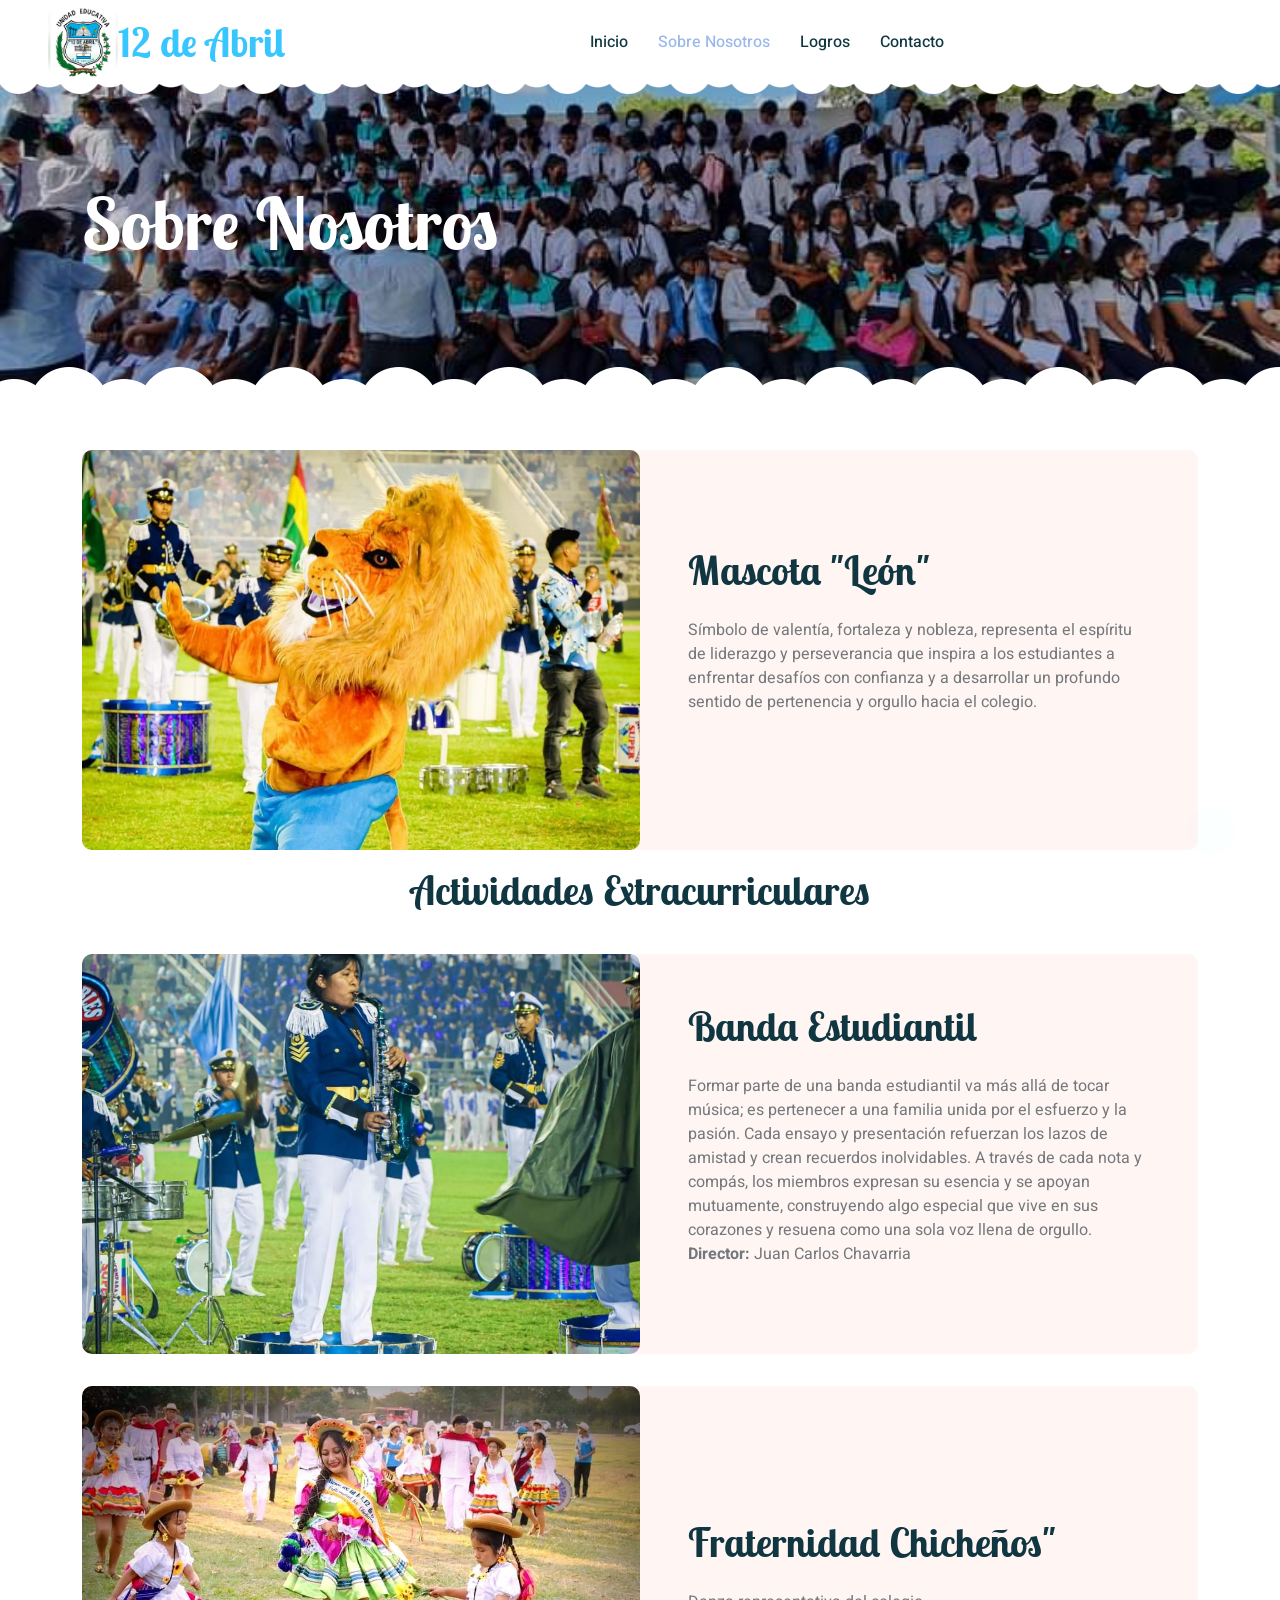
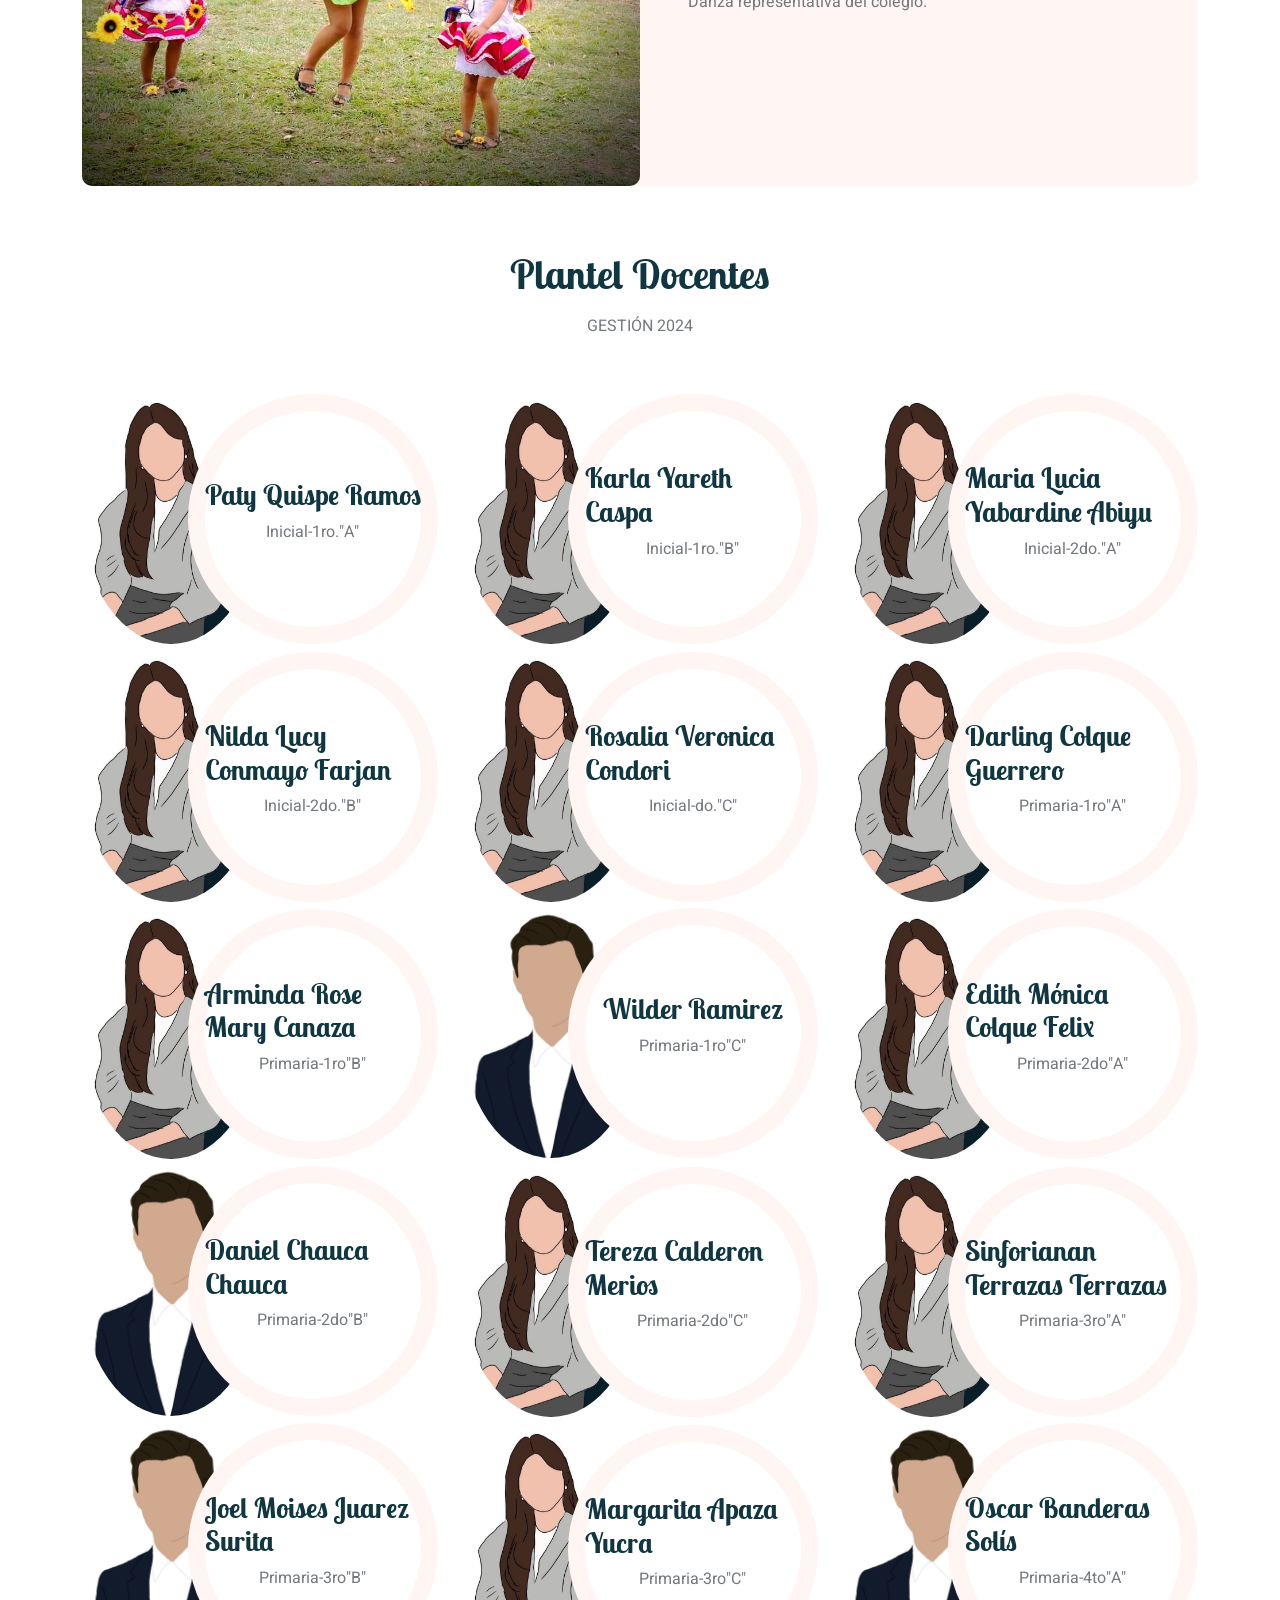
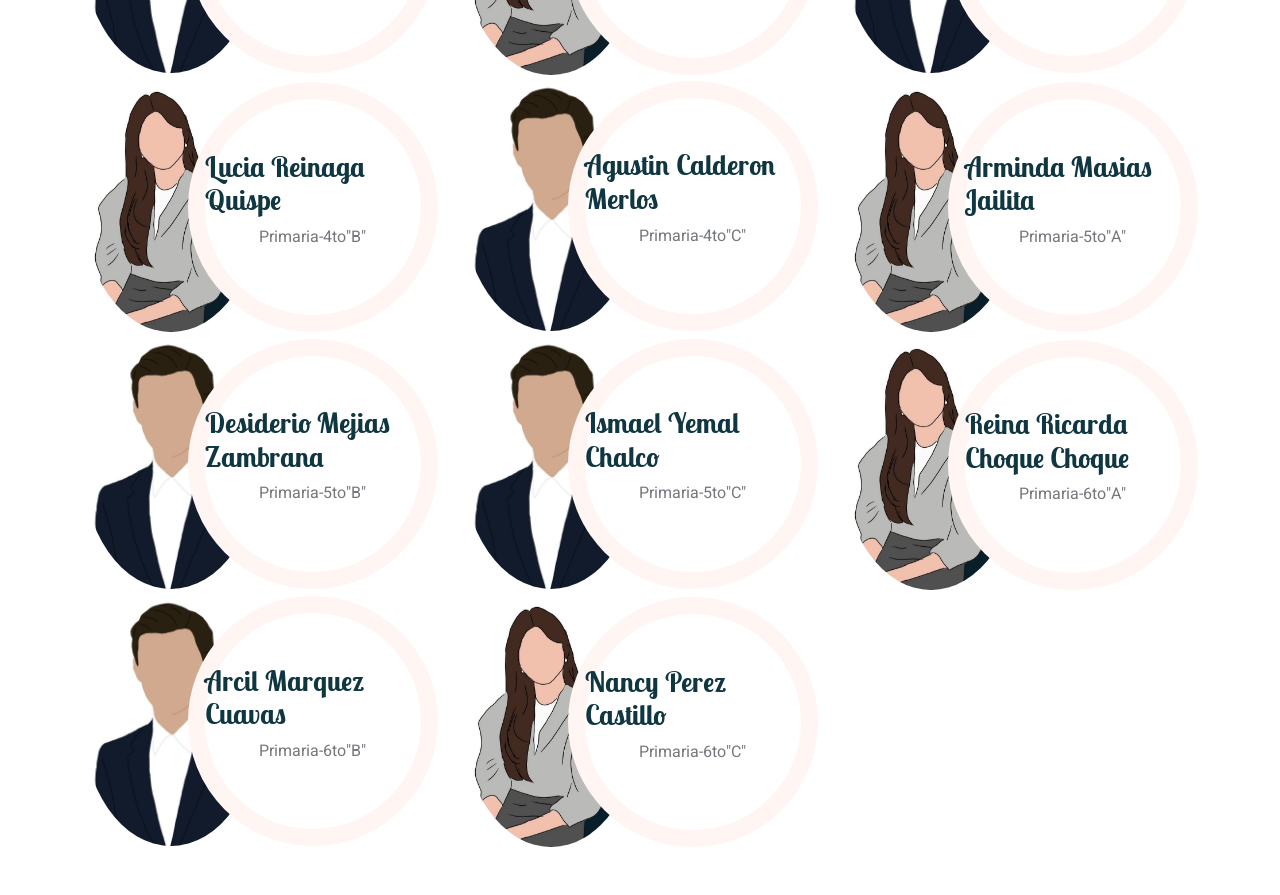
==== about.html @ 26888886 "initials commits" ====
<!DOCTYPE html>
<html lang="es">

<head>
    <meta charset="utf-8">
    <title>UE 12 de Abril</title>
    <meta content="width=device-width, initial-scale=1.0" name="viewport">
    <!-- Favicon -->
    <link href="img/favicon.ico" rel="icon">
    <meta name="robots" content="index, follow" />
    <meta property="og:locale" content="es_BO" />
    <meta property="og:type" content="website" />
    <meta name="author" content="Janet y Elizabeth" />
    <meta name="description" content="Web institucional de la UE 12 de abril" />
    <meta
      property="og:description"
      content="Web institucional de la UE 12 de abril"
    />
    <meta property="og:url" content="https://ue12abril.web.app/" />
    <meta property="og:title" content="UE 12 de abril" />
    
    <meta property="og:image:type" content="image/jpg" />
    <meta property="og:image:height" content="715" />
    <meta property="og:image:width" content="715" />
    <meta
      property="og:image"
      content="https://res.cloudinary.com/juanvladimir13/image/upload/v1730727823/escudo_wwsnna.jpg"
    />
    <!-- Google Web Fonts -->
    <link rel="preconnect" href="https://fonts.googleapis.com">
    <link rel="preconnect" href="https://fonts.gstatic.com" crossorigin>
    <link
        href="https://fonts.googleapis.com/css2?family=Heebo:wght@400;500;600&family=Inter:wght@600&family=Lobster+Two:wght@700&display=swap"
        rel="stylesheet">

    <!-- Icon Font Stylesheet -->
    <link href="https://cdnjs.cloudflare.com/ajax/libs/font-awesome/5.10.0/css/all.min.css" rel="stylesheet">
    <link href="https://cdn.jsdelivr.net/npm/bootstrap-icons@1.4.1/font/bootstrap-icons.css" rel="stylesheet">

    <!-- Libraries Stylesheet -->
    <link href="/lib/animate/animate.min.css" rel="stylesheet">
    <link href="/lib/owlcarousel/assets/owl.carousel.min.css" rel="stylesheet">

    <!-- Customized Bootstrap Stylesheet -->
    <link href="/css/bootstrap.min.css" rel="stylesheet">

    <!-- Template Stylesheet -->
    <link href="/css/style.css" rel="stylesheet">
</head>

<body>
    <div class="container-xxl bg-white p-0">
        <!-- Navbar Start -->
        <nav class="navbar navbar-expand-lg bg-white navbar-light sticky-top px-4 px-lg-5 py-lg-0">
            <img src="img/escudo.jpg" width="70" height="70" alt="" srcset="">
            <a href="index.html" class="navbar-brand">

                <h1 class="m-0 text-primary">12 de Abril</h1>
            </a>
            <button type="button" class="navbar-toggler" data-bs-toggle="collapse" data-bs-target="#navbarCollapse">
                <span class="navbar-toggler-icon"></span>
            </button>
            <div class="collapse navbar-collapse" id="navbarCollapse">
                <div class="navbar-nav mx-auto">
                    <a href="index.html" class="nav-item nav-link">Inicio</a>
                    <a href="about.html" class="nav-item nav-link active">Sobre Nosotros</a>
                    <a href="classes.html" class="nav-item nav-link">Logros</a>
                    <a href="contact.html" class="nav-item nav-link">Contacto</a>
                </div>
            </div>
        </nav>
        <!-- Navbar End -->


        <!-- Page Header End -->
        <div class="container-xxl py-5 page-header position-relative mb-5">
            <div class="container py-5">
                <h1 class="display-2 text-white animated slideInDown mb-4">Sobre Nosotros</h1>
            </div>
        </div>
        <!-- Page Header End -->

        <!-- Call To Action Start -->
        <div class="container-xxl py-3">
            <div class="container">
                <div class="bg-light rounded">
                    <div class="row g-0">
                        <div class="col-lg-6 wow fadeIn" data-wow-delay="0.1s" style="min-height: 400px;">
                            <div class="position-relative h-100">
                                <img class="position-absolute w-100 h-100 rounded" src="img/mascotadelcolegio.jpg"
                                    style="object-fit: cover;">
                            </div>
                        </div>
                        <div class="col-lg-6 wow fadeIn" data-wow-delay="0.5s">
                            <div class="h-100 d-flex flex-column justify-content-center p-5">
                                <h1 class="mb-4">Mascota "León"</h1>
                                <p class="mb-4">Símbolo de valentía, fortaleza y nobleza, representa el espíritu de
                                    liderazgo y perseverancia que inspira a los estudiantes a enfrentar desafíos con
                                    confianza y a desarrollar un profundo sentido de pertenencia y orgullo hacia el
                                    colegio.</p>
                                </p>
                            </div>
                        </div>
                    </div>
                </div>
            </div>
        </div>
        <!-- Call To Action End -->
        <h1 class="mb-4 text-center mb-0">Actividades Extracurriculares</h1>
        <!-- Call To Action Start -->
        <div class="container-xxl py-3">
            <div class="container">
                <div class="bg-light rounded">
                    <div class="row g-0">
                        <div class="col-lg-6 wow fadeIn" data-wow-delay="0.1s" style="min-height: 400px;">
                            <div class="position-relative h-100">
                                <img class="position-absolute w-100 h-100 rounded" src="img/bandas2024.jpg"
                                    style="object-fit: cover;">
                            </div>
                        </div>
                        <div class="col-lg-6 wow fadeIn" data-wow-delay="0.5s">
                            <div class="h-100 d-flex flex-column justify-content-center p-5">
                                <h1 class="mb-4">Banda Estudiantil</h1>
                                <p class="mb-4">Formar parte de una banda estudiantil va más allá de tocar música; es
                                    pertenecer a una familia unida por el esfuerzo y la pasión. Cada ensayo y
                                    presentación refuerzan los lazos de amistad y crean recuerdos inolvidables. A través
                                    de cada nota y compás, los miembros expresan su esencia y se apoyan mutuamente,
                                    construyendo algo especial que vive en sus corazones y resuena como una sola voz
                                    llena de orgullo. <strong>Director: </strong> Juan Carlos Chavarria
                                </p>
                                </p>
                            </div>
                        </div>
                    </div>
                </div>
            </div>
        </div>
        <!-- Call To Action End -->


        <!-- Call To Action Start -->
        <div class="container-xxl py-3">
            <div class="container">
                <div class="bg-light rounded">
                    <div class="row g-0">
                        <div class="col-lg-6 wow fadeIn" data-wow-delay="0.1s" style="min-height: 400px;">
                            <div class="position-relative h-100">
                                <img class="position-absolute w-100 h-100 rounded" src="img/chichenio.jpg"
                                    style="object-fit: cover;">
                            </div>
                        </div>
                        <div class="col-lg-6 wow fadeIn" data-wow-delay="0.5s">
                            <div class="h-100 d-flex flex-column justify-content-center p-5">
                                <h1 class="mb-4">Fraternidad Chicheños"</h1>
                                <p class="mb-4">Danza representativa del colegio.</p>
                                </p>
                            </div>
                        </div>
                    </div>
                </div>
            </div>
        </div>
        <!-- Call To Action End -->

        <!-- Team Start -->
        <div class="container-xxl py-5">
            <div class="container">
                <div class="text-center mx-auto mb-5 wow " data-wow-delay="0.1s" style="max-width: 600px;">
                    <h1 class="mb-3">Plantel Docentes</h1>
                    <p>GESTIÓN 2024</p>
                </div>
                <div class="row g-4">
                    <div class="col-lg-4 col-md-6 wow " data-wow-delay="0.1s">
                        <div class="team-item position-relative">
                            <img class="img-fluid rounded-circle w-50" src="img/Maestra.jpg" alt="">
                            <div class="team-text">
                                <h3>Paty Quispe Ramos</h3>
                                <p>Inicial-1ro."A"</p>

                            </div>
                        </div>
                    </div>
                    <div class="col-lg-4 col-md-6 wow " data-wow-delay="0.3s">
                        <div class="team-item position-relative">
                            <img class="img-fluid rounded-circle w-50" src="img/Maestra.jpg" alt="">
                            <div class="team-text">
                                <h3>Karla Yareth Caspa</h3>
                                <p>Inicial-1ro."B"</p>

                            </div>
                        </div>
                    </div>
                    <div class="col-lg-4 col-md-6 wow " data-wow-delay="0.5s">
                        <div class="team-item position-relative">
                            <img class="img-fluid rounded-circle w-50" src="img/Maestra.jpg" alt="">
                            <div class="team-text">
                                <h3>Maria Lucia Yabardine Abiyu</h3>
                                <p>Inicial-2do."A"</p>

                            </div>
                        </div>
                    </div>
                </div>
                <div class="row g-4">
                    <div class="col-lg-4 col-md-6 wow " data-wow-delay="0.1s">
                        <div class="team-item position-relative">
                            <img class="img-fluid rounded-circle w-50" src="img/Maestra.jpg" alt="">
                            <div class="team-text">
                                <h3>Nilda Lucy Conmayo Farjan</h3>
                                <p>Inicial-2do."B"</p>

                            </div>
                        </div>
                    </div>
                    <div class="col-lg-4 col-md-6 wow " data-wow-delay="0.3s">
                        <div class="team-item position-relative">
                            <img class="img-fluid rounded-circle w-50" src="img/Maestra.jpg" alt="">
                            <div class="team-text">
                                <h3>Rosalia Veronica Condori</h3>
                                <p>Inicial-do."C"</p>

                            </div>
                        </div>
                    </div>
                    <div class="col-lg-4 col-md-6 wow " data-wow-delay="0.5s">
                        <div class="team-item position-relative">
                            <img class="img-fluid rounded-circle w-50" src="img/Maestra.jpg" alt="">
                            <div class="team-text">
                                <h3>Darling Colque Guerrero</h3>
                                <p>Primaria-1ro"A"</p>

                            </div>
                        </div>
                    </div>
                </div>
                <div class="row g-4">
                    <div class="col-lg-4 col-md-6 wow " data-wow-delay="0.1s">
                        <div class="team-item position-relative">
                            <img class="img-fluid rounded-circle w-50" src="img/Maestra.jpg" alt="">
                            <div class="team-text">
                                <h3>Arminda Rose Mary Canaza</h3>
                                <p>Primaria-1ro"B"</p>

                            </div>
                        </div>
                    </div>
                    <div class="col-lg-4 col-md-6 wow " data-wow-delay="0.3s">
                        <div class="team-item position-relative">
                            <img class="img-fluid rounded-circle w-50" src="img/profesor.jpg" alt="">
                            <div class="team-text">
                                <h3>Wilder Ramirez</h3>
                                <p>Primaria-1ro"C" </p>

                            </div>
                        </div>
                    </div>
                    <div class="col-lg-4 col-md-6 wow " data-wow-delay="0.5s">
                        <div class="team-item position-relative">
                            <img class="img-fluid rounded-circle w-50" src="img/Maestra.jpg" alt="">
                            <div class="team-text">
                                <h3>Edith Mónica Colque Felix</h3>
                                <p>Primaria-2do"A"</p>

                            </div>
                        </div>
                    </div>
                </div>
                <div class="row g-4">
                    <div class="col-lg-4 col-md-6 wow " data-wow-delay="0.1s">
                        <div class="team-item position-relative">
                            <img class="img-fluid rounded-circle w-50" src="img/profesor.jpg" alt="">
                            <div class="team-text">
                                <h3>Daniel Chauca Chauca</h3>
                                <p>Primaria-2do"B"</p>

                            </div>
                        </div>
                    </div>
                    <div class="col-lg-4 col-md-6 wow " data-wow-delay="0.3s">
                        <div class="team-item position-relative">
                            <img class="img-fluid rounded-circle w-50" src="img/Maestra.jpg" alt="">
                            <div class="team-text">
                                <h3>Tereza Calderon Merios</h3>
                                <p>Primaria-2do"C"</p>

                            </div>
                        </div>
                    </div>
                    <div class="col-lg-4 col-md-6 wow " data-wow-delay="0.5s">
                        <div class="team-item position-relative">
                            <img class="img-fluid rounded-circle w-50" src="img/Maestra.jpg" alt="">
                            <div class="team-text">
                                <h3>Sinforianan Terrazas Terrazas</h3>
                                <p>Primaria-3ro"A"</p>

                            </div>
                        </div>
                    </div>
                </div>
                <div class="row g-4">
                    <div class="col-lg-4 col-md-6 wow " data-wow-delay="0.1s">
                        <div class="team-item position-relative">
                            <img class="img-fluid rounded-circle w-50" src="img/profesor.jpg" alt="">
                            <div class="team-text">
                                <h3>Joel Moises Juarez Surita</h3>
                                <p>Primaria-3ro"B"</p>

                            </div>
                        </div>
                    </div>
                    <div class="col-lg-4 col-md-6 wow " data-wow-delay="0.3s">
                        <div class="team-item position-relative">
                            <img class="img-fluid rounded-circle w-50" src="img/Maestra.jpg" alt="">
                            <div class="team-text">
                                <h3>Margarita Apaza Yucra</h3>
                                <p>Primaria-3ro"C"</p>

                            </div>
                        </div>
                    </div>
                    <div class="col-lg-4 col-md-6 wow " data-wow-delay="0.5s">
                        <div class="team-item position-relative">
                            <img class="img-fluid rounded-circle w-50" src="img/profesor.jpg" alt="">
                            <div class="team-text">
                                <h3>Oscar Banderas Solís</h3>
                                <p>Primaria-4to"A"</p>

                            </div>
                        </div>
                    </div>
                </div>
                <div class="row g-4">
                    <div class="col-lg-4 col-md-6 wow " data-wow-delay="0.1s">
                        <div class="team-item position-relative">
                            <img class="img-fluid rounded-circle w-50" src="img/Maestra.jpg" alt="">
                            <div class="team-text">
                                <h3>Lucia Reinaga Quispe</h3>
                                <p>Primaria-4to"B"</p>

                            </div>
                        </div>
                    </div>
                    <div class="col-lg-4 col-md-6 wow " data-wow-delay="0.3s">
                        <div class="team-item position-relative">
                            <img class="img-fluid rounded-circle w-50" src="img/profesor.jpg" alt="">
                            <div class="team-text">
                                <h3>Agustin Calderon Merlos</h3>
                                <p>Primaria-4to"C"</p>

                            </div>
                        </div>
                    </div>
                    <div class="col-lg-4 col-md-6 wow " data-wow-delay="0.5s">
                        <div class="team-item position-relative">
                            <img class="img-fluid rounded-circle w-50" src="img/Maestra.jpg" alt="">
                            <div class="team-text">
                                <h3>Arminda Masias Jailita</h3>
                                <p>Primaria-5to"A"</p>

                            </div>
                        </div>
                    </div>
                </div>
                <div class="row g-4">
                    <div class="col-lg-4 col-md-6 wow " data-wow-delay="0.1s">
                        <div class="team-item position-relative">
                            <img class="img-fluid rounded-circle w-50" src="img/profesor.jpg" alt="">
                            <div class="team-text">
                                <h3>Desiderio Mejias Zambrana</h3>
                                <p>Primaria-5to"B"</p>

                            </div>
                        </div>
                    </div>
                    <div class="col-lg-4 col-md-6 wow " data-wow-delay="0.3s">
                        <div class="team-item position-relative">
                            <img class="img-fluid rounded-circle w-50" src="img/profesor.jpg" alt="">
                            <div class="team-text">
                                <h3>Ismael Yemal Chalco</h3>
                                <p>Primaria-5to"C"</p>

                            </div>
                        </div>
                    </div>
                    <div class="col-lg-4 col-md-6 wow " data-wow-delay="0.5s">
                        <div class="team-item position-relative">
                            <img class="img-fluid rounded-circle w-50" src="img/Maestra.jpg" alt="">
                            <div class="team-text">
                                <h3>Reina Ricarda Choque Choque</h3>
                                <p>Primaria-6to"A"</p>

                            </div>
                        </div>
                    </div>
                </div>
                <div class="row g-4">
                    <div class="col-lg-4 col-md-6 wow " data-wow-delay="0.1s">
                        <div class="team-item position-relative">
                            <img class="img-fluid rounded-circle w-50" src="img/profesor.jpg" alt="">
                            <div class="team-text">
                                <h3>Arcil Marquez Cuavas</h3>
                                <p>Primaria-6to"B"</p>

                            </div>
                        </div>
                    </div>
                    <div class="col-lg-4 col-md-6 wow " data-wow-delay="0.3s">
                        <div class="team-item position-relative">
                            <img class="img-fluid rounded-circle w-50" src="img/Maestra.jpg" alt="">
                            <div class="team-text">
                                <h3>Nancy Perez Castillo</h3>
                                <p>Primaria-6to"C"</p>

                            </div>
                        </div>
                    </div>
                </div>
            </div>
        </div>
        <!-- Team End -->

        <!-- Back to Top -->
        <a href="#" class="btn btn-lg btn-primary btn-lg-square back-to-top"><i class="bi bi-arrow-up"></i></a>
    </div>

    <!-- JavaScript Libraries -->
    <script src="https://code.jquery.com/jquery-3.4.1.min.js"></script>
    <script src="https://cdn.jsdelivr.net/npm/bootstrap@5.0.0/dist/js/bootstrap.bundle.min.js"></script>
    <script src="/lib/wow/wow.min.js"></script>
    <script src="/lib/easing/easing.min.js"></script>
    <script src="/lib/waypoints/waypoints.min.js"></script>
    <script src="/lib/owlcarousel/owl.carousel.min.js"></script>

    <!-- Template Javascript -->
    <script src="/js/main.js"></script>
</body>

</html>
---- css/style.css ----
/********** Template CSS **********/
:root {
    --primary: #9cb7e9;
    --light: #FFF5F3;
    --dark: #103741;
}

.back-to-top {
    position: fixed;
    display: none;
    right: 45px;
    bottom: 45px;
    z-index: 99;
}


/*** Spinner ***/
#spinner {
    opacity: 0;
    visibility: hidden;
    transition: opacity .5s ease-out, visibility 0s linear .5s;
    z-index: 99999;
}

#spinner.show {
    transition: opacity .5s ease-out, visibility 0s linear 0s;
    visibility: visible;
    opacity: 1;
}


/*** Button ***/
.btn {
    font-weight: 500;
    transition: .5s;
}

.btn.btn-primary {
    color: #FFFFFF;
}

.btn-square {
    width: 38px;
    height: 38px;
}

.btn-sm-square {
    width: 32px;
    height: 32px;
}

.btn-lg-square {
    width: 48px;
    height: 48px;
}

.btn-square,
.btn-sm-square,
.btn-lg-square {
    padding: 0;
    display: flex;
    align-items: center;
    justify-content: center;
    font-weight: normal;
    border-radius: 50px;
}


/*** Heading ***/
h1,
h2,
h3,
h4,
.h1,
.h2,
.h3,
.h4,
.display-1,
.display-2,
.display-3,
.display-4,
.display-5,
.display-6 {
    font-family: 'Lobster Two', cursive;
    font-weight: 700;
}

h5,
h6,
.h5,
.h6 {
    font-weight: 600;
}

.font-secondary {
    font-family: 'Lobster Two', cursive;
}


/*** Navbar ***/
.navbar .navbar-nav .nav-link {
    padding: 30px 15px;
    color: var(--dark);
    font-weight: 500;
    outline: none;
}

.navbar .navbar-nav .nav-link:hover,
.navbar .navbar-nav .nav-link.active {
    color: var(--primary);
}

.navbar.sticky-top {
    top: -100px;
    transition: .5s;
}

.navbar .dropdown-toggle::after {
    border: none;
    content: "\f107";
    font-family: "Font Awesome 5 Free";
    font-weight: 900;
    vertical-align: middle;
    margin-left: 5px;
    transition: .5s;
}

.navbar .dropdown-toggle[aria-expanded=true]::after {
    transform: rotate(-180deg);
}

@media (max-width: 991.98px) {.page-header
    .navbar .navbar-nav .nav-link  {
        margin-right: 0;
        padding: 10px 0;
    }

    .navbar .navbar-nav {
        margin-top: 15px;
        border-top: 1px solid #EEEEEE;
    }
}

@media (min-width: 992px) {
    .navbar .nav-item .dropdown-menu {
        display: block;
        top: calc(100% - 15px);
        margin-top: 0;
        opacity: 0;
        visibility: hidden;
        transition: .5s;
        
    }

    .navbar .nav-item:hover .dropdown-menu {
        top: 100%;
        visibility: visible;
        transition: .5s;
        opacity: 1;
    }
}


/*** Header ***/
.header-carousel::before,
.header-carousel::after,
.page-header::before,
.page-header::after {
    position: absolute;
    content: "";
    width: 100%;
    height: 10px;
    top: 0;
    left: 0;
    background: url(../img/bg-header-top.png) center center repeat-x;
    z-index: 1;
}

.header-carousel::after,
.page-header::after {
    height: 19px;
    top: auto;
    bottom: 0;
    background: url(../img/bg-header-bottom.png) center center repeat-x;
}

@media (max-width: 768px) {
    .header-carousel .owl-carousel-item {
        position: relative;
        min-height: 500px;
    }
    
    .header-carousel .owl-carousel-item img {
        position: absolute;
        width: 100%;
        height: 100%;
        object-fit: cover;
    }

    .header-carousel .owl-carousel-item p {
        font-size: 16px !important;
        font-weight: 400 !important;
    }

    .header-carousel .owl-carousel-item h1 {
        font-size: 30px;
        font-weight: 600;
    }
}

.header-carousel .owl-nav {
    position: absolute;
    top: 50%;
    right: 8%;
    transform: translateY(-50%);
    display: flex;
    flex-direction: column;
}

.header-carousel .owl-nav .owl-prev,
.header-carousel .owl-nav .owl-next {
    margin: 7px 0;
    width: 45px;
    height: 45px;
    display: flex;
    align-items: center;
    justify-content: center;
    color: #FFFFFF;
    background: transparent;
    border: 1px solid #FFFFFF;
    border-radius: 45px;
    font-size: 22px;
    transition: .5s;
}

.header-carousel .owl-nav .owl-prev:hover,
.header-carousel .owl-nav .owl-next:hover {
    background: var(--primary);
    border-color: var(--primary);
}

.page-header {
    background: linear-gradient(rgba(0, 0, 0, .2), rgba(0, 0, 0, .2)), url(../img/estudiantesparafondo.jpg) center center no-repeat;
    background-size: cover;
}

.breadcrumb-item + .breadcrumb-item::before {
    color: rgba(255, 255, 255, .5);
}


/*** Facility ***/
.facility-item .facility-icon {
    position: relative;
    margin: 0 auto;
    width: 100px;
    height: 100px;
    border-radius: 100px;
    display: flex;
    align-items: center;
    justify-content: center;
}

.facility-item .facility-icon::before {
    position: absolute;
    content: "";
    width: 100%;
    height: 100%;
    top: 0;
    left: 0;
    background: rgba(255, 255, 255, .9);
    transition: .5s;
    z-index: 1;
}

.facility-item .facility-icon span {
    position: absolute;
    content: "";
    width: 15px;
    height: 30px;
    top: 0;
    left: 0;
    border-radius: 50%;
}

.facility-item .facility-icon span:last-child {
    left: auto;
    right: 0;
}

.facility-item .facility-icon i {
    position: relative;
    z-index: 2;
}

.facility-item .facility-text {
    position: relative;
    min-height: 250px;
    padding: 30px;
    border-radius: 100%;
    display: flex;
    text-align: center;
    justify-content: center;
    flex-direction: column;
}

.facility-item .facility-text::before {
    position: absolute;
    content: "";
    width: 100%;
    height: 100%;
    top: 0;
    left: 0;
    background: rgba(255, 255, 255, .9);
    transition: .5s;
    z-index: 1;
}

.facility-item .facility-text * {
    position: relative;
    z-index: 2;
}

.facility-item:hover .facility-icon::before,
.facility-item:hover .facility-text::before {
    background: transparent;
}

.facility-item * {
    transition: .5s;
}

.facility-item:hover * {
    color: #FFFFFF !important;
}


/*** About ***/
.about-img img {
    transition: .5s;
}

.about-img img:hover {
    background: var(--primary) !important;
}


/*** Classes ***/
.classes-item {
    transition: .5s;
}

.classes-item:hover {
    margin-top: -10px;
}


/*** Team ***/
.team-item .team-text {
    position: absolute;
    width: 250px;
    height: 250px;
    bottom: 0;
    right: 0;
    display: flex;
    align-items: center;
    justify-content: center;
    flex-direction: column;
    background: #FFFFFF;
    border: 17px solid var(--light);
    border-radius: 250px;
    transition: .5s;
}

.team-item:hover .team-text {
    border-color: var(--primary);
}


/*** Testimonial ***/
.testimonial-carousel {
    padding-left: 1.5rem;
    padding-right: 1.5rem;
}

@media (min-width: 576px) {
    .testimonial-carousel {
        padding-left: 4rem;
        padding-right: 4rem;
    }
}

.testimonial-carousel .testimonial-item .border {
    border: 1px dashed rgba(0, 185, 142, .3) !important;
}

.testimonial-carousel .owl-nav {
    position: absolute;
    width: 100%;
    height: 45px;
    top: 50%;
    left: 0;
    transform: translateY(-50%);
    display: flex;
    justify-content: space-between;
    z-index: 1;
}

.testimonial-carousel .owl-nav .owl-prev,
.testimonial-carousel .owl-nav .owl-next {
    position: relative;
    width: 45px;
    height: 45px;
    display: flex;
    align-items: center;
    justify-content: center;
    color: #FFFFFF;
    background: var(--primary);
    border-radius: 45px;
    font-size: 20px;
    transition: .5s;
}

.testimonial-carousel .owl-nav .owl-prev:hover,
.testimonial-carousel .owl-nav .owl-next:hover {
    background: var(--dark);
}


/*** Footer ***/
.footer .btn.btn-social {
    margin-right: 5px;
    width: 45px;
    height: 45px;
    display: flex;
    align-items: center;
    justify-content: center;
    color: #FFFFFF;
    border: 1px solid rgba(255,255,255,0.5);
    border-radius: 45px;
    transition: .3s;
}

.footer .btn.btn-social:hover {
    border-color: var(--primary);
    background: var(--primary);
}

.footer .btn.btn-link {
    display: block;
    margin-bottom: 5px;
    padding: 0;
    text-align: left;
    font-size: 16px;
    font-weight: normal;
    text-transform: capitalize;
    transition: .3s;
}

.footer .btn.btn-link::before {
    position: relative;
    content: "\f105";
    font-family: "Font Awesome 5 Free";
    font-weight: 900;
    margin-right: 10px;
}

.footer .btn.btn-link:hover {
    color: var(--primary) !important;
    letter-spacing: 1px;
    box-shadow: none;
}

.footer .form-control {
    border-color: rgba(255,255,255,0.5);
}

.footer .copyright {
    padding: 25px 0;
    font-size: 15px;
    border-top: 1px solid rgba(256, 256, 256, .1);
}

.footer .copyright a {
    color: #FFFFFF;
}

.footer .footer-menu a {
    margin-right: 15px;
    padding-right: 15px;
    border-right: 1px solid rgba(255, 255, 255, .1);
}

.footer .copyright a:hover,
.footer .footer-menu a:hover {
    color: var(--primary) !important;
}

.footer .footer-menu a:last-child {
    margin-right: 0;
    padding-right: 0;
    border-right: none;
}
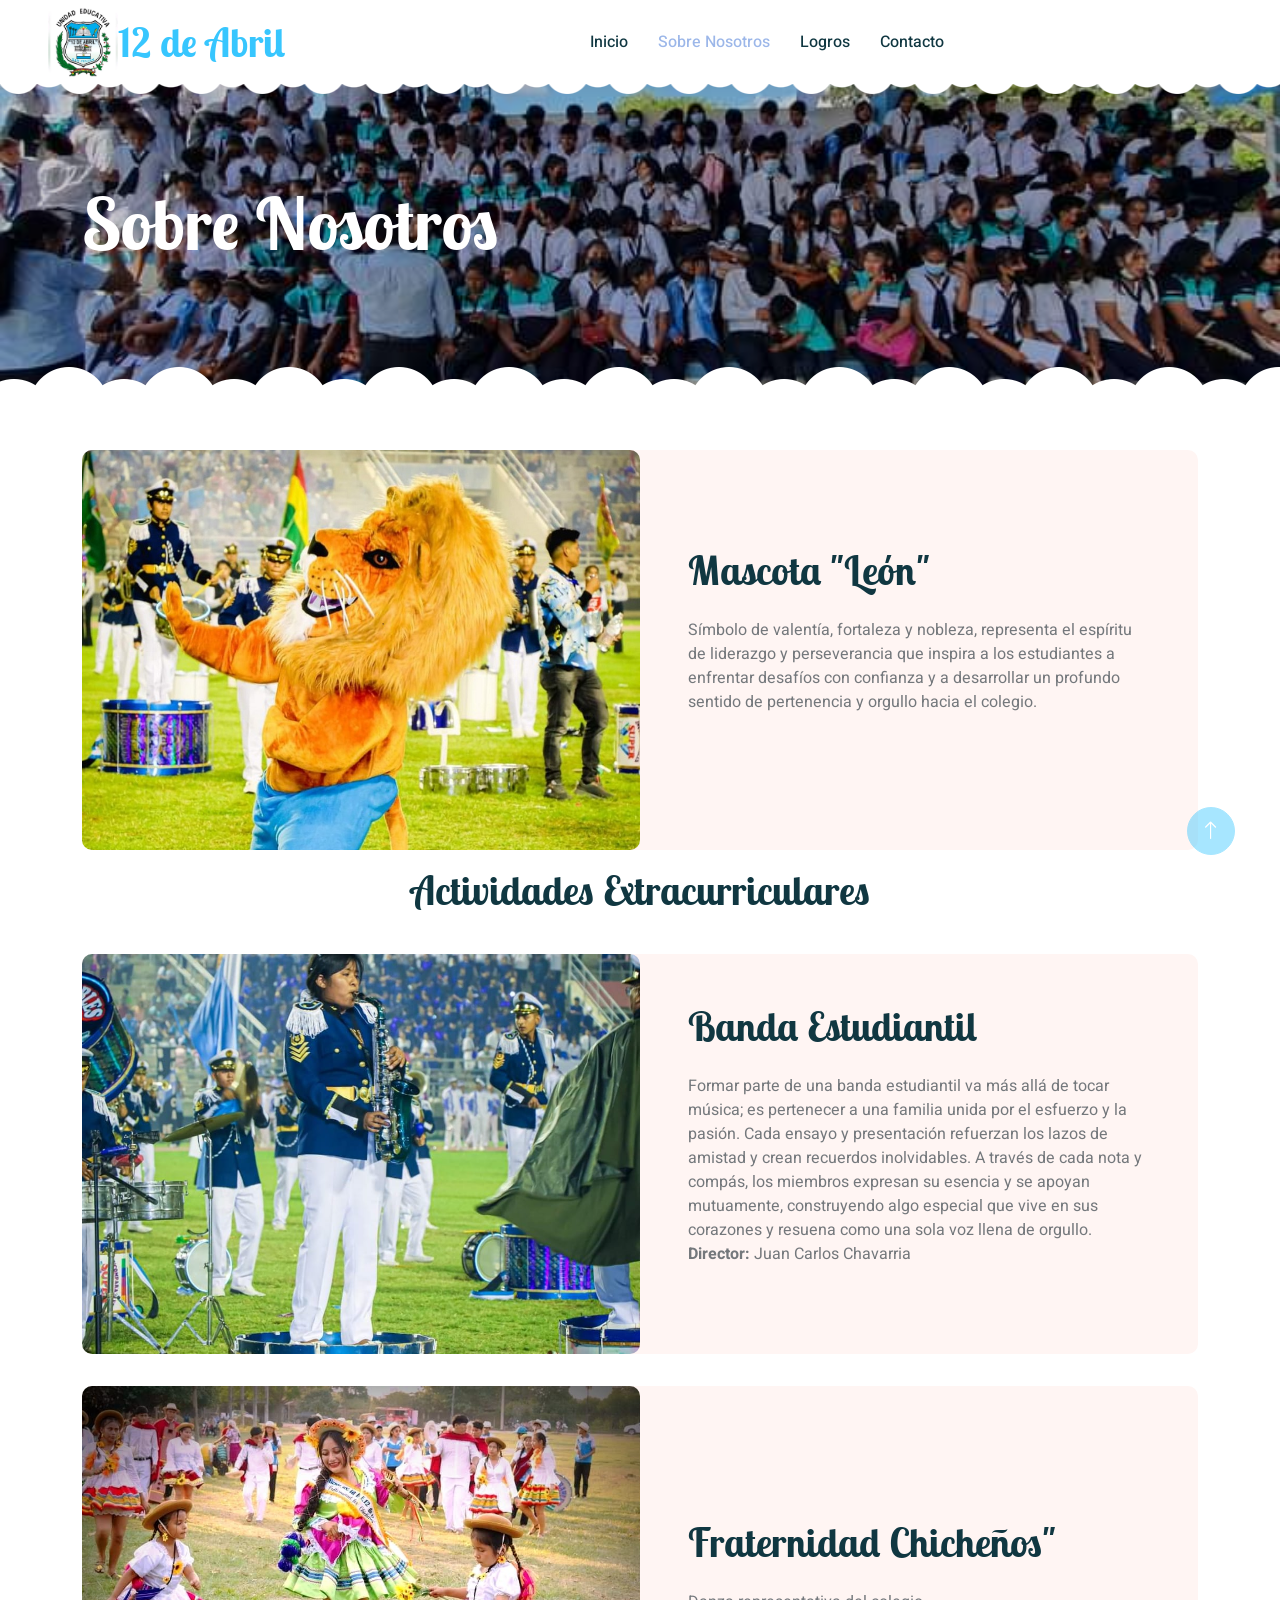
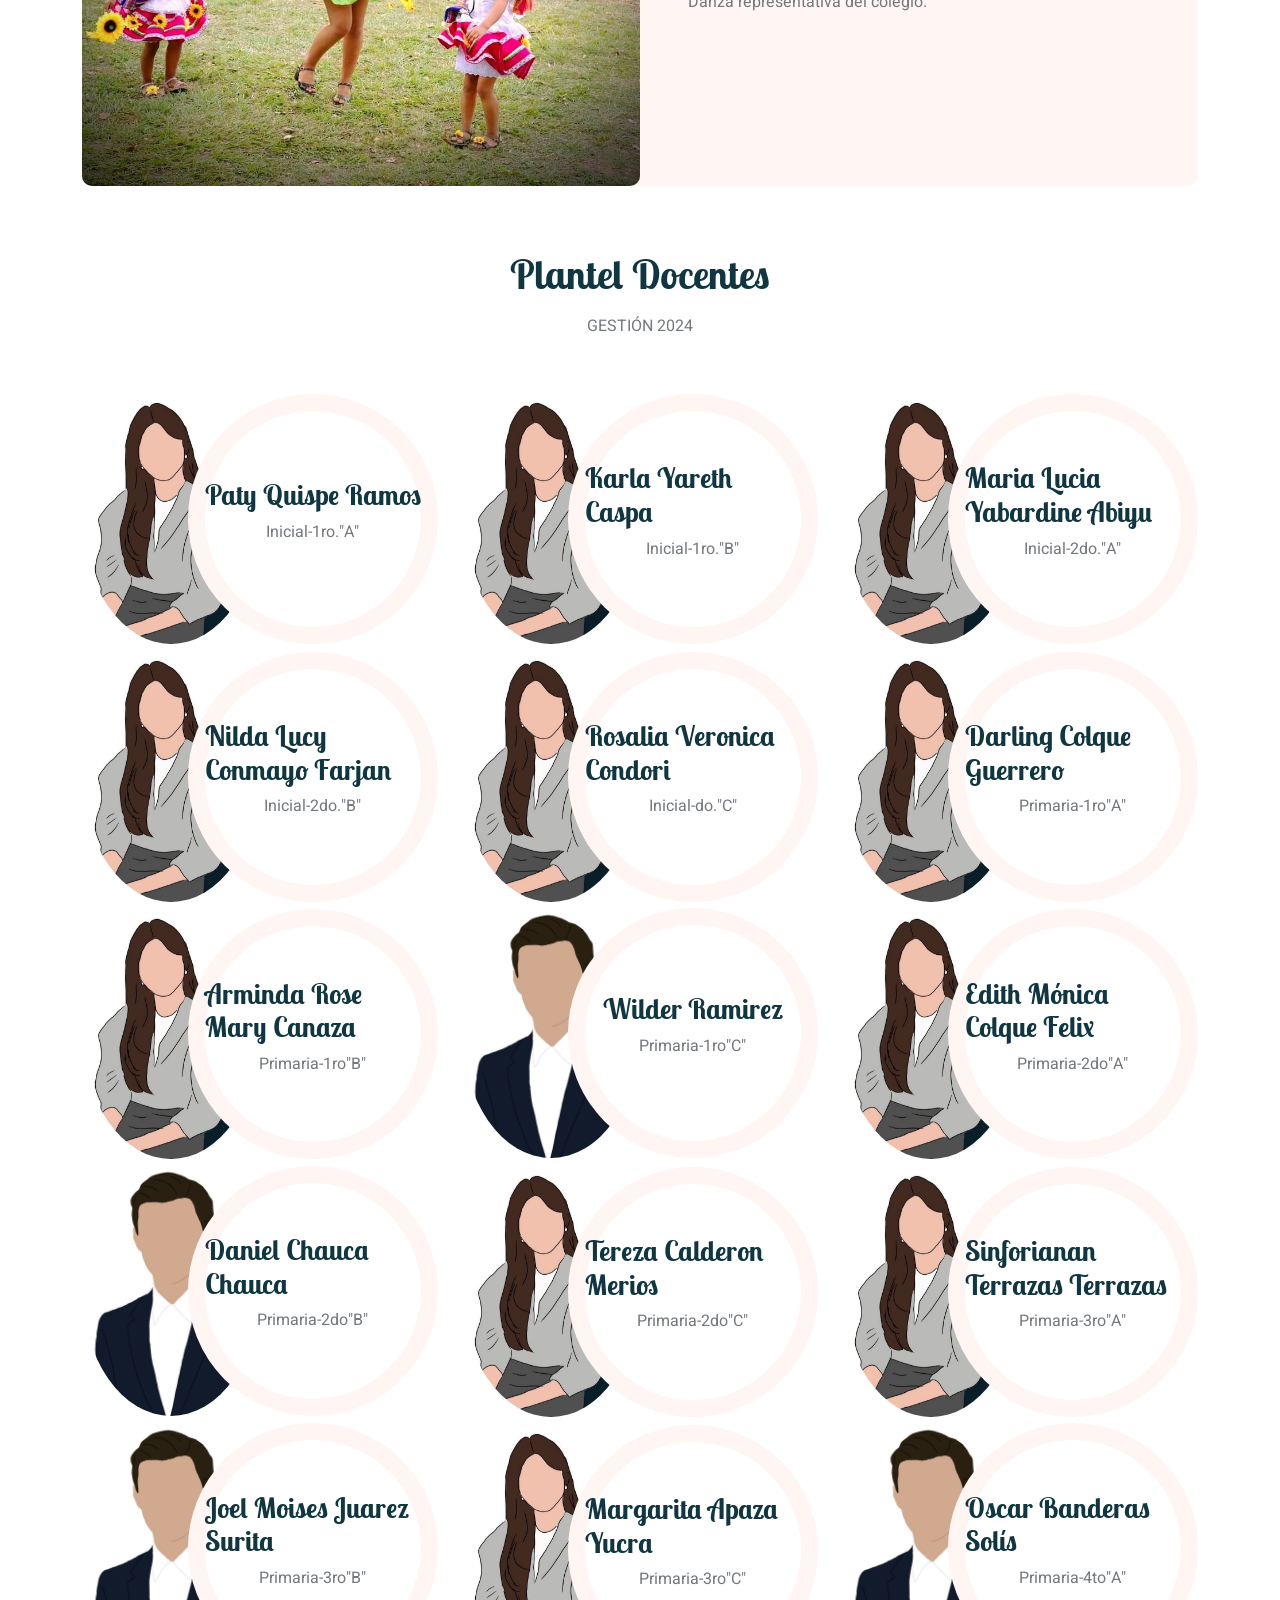
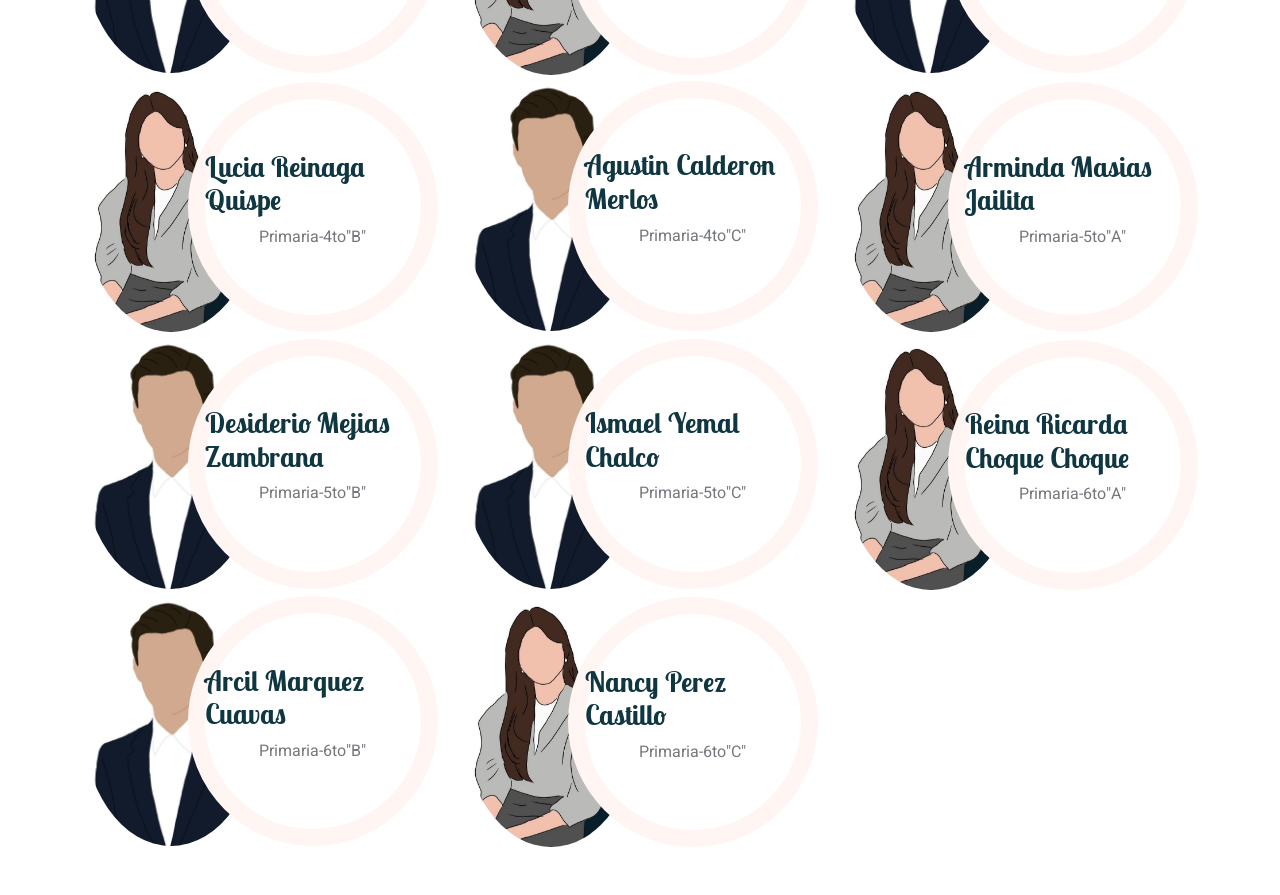
==== commit 6aaad5a6: "style(pages): update 4 spaces to 2 spaces" ====
--- a/about.html
+++ b/about.html
@@ -2,437 +2,430 @@
 <html lang="es">
 
 <head>
-    <meta charset="utf-8">
-    <title>UE 12 de Abril</title>
-    <meta content="width=device-width, initial-scale=1.0" name="viewport">
-    <!-- Favicon -->
-    <link href="img/favicon.ico" rel="icon">
-    <meta name="robots" content="index, follow" />
-    <meta property="og:locale" content="es_BO" />
-    <meta property="og:type" content="website" />
-    <meta name="author" content="Janet y Elizabeth" />
-    <meta name="description" content="Web institucional de la UE 12 de abril" />
-    <meta
-      property="og:description"
-      content="Web institucional de la UE 12 de abril"
-    />
-    <meta property="og:url" content="https://ue12abril.web.app/" />
-    <meta property="og:title" content="UE 12 de abril" />
-    
-    <meta property="og:image:type" content="image/jpg" />
-    <meta property="og:image:height" content="715" />
-    <meta property="og:image:width" content="715" />
-    <meta
-      property="og:image"
-      content="https://res.cloudinary.com/juanvladimir13/image/upload/v1730727823/escudo_wwsnna.jpg"
-    />
-    <!-- Google Web Fonts -->
-    <link rel="preconnect" href="https://fonts.googleapis.com">
-    <link rel="preconnect" href="https://fonts.gstatic.com" crossorigin>
-    <link
-        href="https://fonts.googleapis.com/css2?family=Heebo:wght@400;500;600&family=Inter:wght@600&family=Lobster+Two:wght@700&display=swap"
-        rel="stylesheet">
-
-    <!-- Icon Font Stylesheet -->
-    <link href="https://cdnjs.cloudflare.com/ajax/libs/font-awesome/5.10.0/css/all.min.css" rel="stylesheet">
-    <link href="https://cdn.jsdelivr.net/npm/bootstrap-icons@1.4.1/font/bootstrap-icons.css" rel="stylesheet">
-
-    <!-- Libraries Stylesheet -->
-    <link href="/lib/animate/animate.min.css" rel="stylesheet">
-    <link href="/lib/owlcarousel/assets/owl.carousel.min.css" rel="stylesheet">
-
-    <!-- Customized Bootstrap Stylesheet -->
-    <link href="/css/bootstrap.min.css" rel="stylesheet">
-
-    <!-- Template Stylesheet -->
-    <link href="/css/style.css" rel="stylesheet">
+  <meta charset="utf-8">
+  <title>UE 12 de Abril</title>
+  <meta content="width=device-width, initial-scale=1.0" name="viewport">
+  <!-- Favicon -->
+  <link href="img/favicon.ico" rel="icon">
+  <meta name="robots" content="index, follow" />
+  <meta property="og:locale" content="es_BO" />
+  <meta property="og:type" content="website" />
+  <meta name="author" content="Janet y Elizabeth" />
+  <meta name="description" content="Web institucional de la UE 12 de abril" />
+  <meta property="og:description" content="Web institucional de la UE 12 de abril" />
+  <meta property="og:url" content="https://ue12abril.web.app/" />
+  <meta property="og:title" content="UE 12 de abril" />
+
+  <meta property="og:image:type" content="image/jpg" />
+  <meta property="og:image:height" content="715" />
+  <meta property="og:image:width" content="715" />
+  <meta property="og:image"
+    content="https://res.cloudinary.com/juanvladimir13/image/upload/v1730727823/escudo_wwsnna.jpg" />
+  <!-- Google Web Fonts -->
+  <link rel="preconnect" href="https://fonts.googleapis.com">
+  <link rel="preconnect" href="https://fonts.gstatic.com" crossorigin>
+  <link
+    href="https://fonts.googleapis.com/css2?family=Heebo:wght@400;500;600&family=Inter:wght@600&family=Lobster+Two:wght@700&display=swap"
+    rel="stylesheet">
+
+  <!-- Icon Font Stylesheet -->
+  <link href="https://cdnjs.cloudflare.com/ajax/libs/font-awesome/5.10.0/css/all.min.css" rel="stylesheet">
+  <link href="https://cdn.jsdelivr.net/npm/bootstrap-icons@1.4.1/font/bootstrap-icons.css" rel="stylesheet">
+
+  <!-- Libraries Stylesheet -->
+  <link href="/lib/animate/animate.min.css" rel="stylesheet">
+  <link href="/lib/owlcarousel/assets/owl.carousel.min.css" rel="stylesheet">
+
+  <!-- Customized Bootstrap Stylesheet -->
+  <link href="/css/bootstrap.min.css" rel="stylesheet">
+
+  <!-- Template Stylesheet -->
+  <link href="/css/style.css" rel="stylesheet">
 </head>
 
 <body>
-    <div class="container-xxl bg-white p-0">
-        <!-- Navbar Start -->
-        <nav class="navbar navbar-expand-lg bg-white navbar-light sticky-top px-4 px-lg-5 py-lg-0">
-            <img src="img/escudo.jpg" width="70" height="70" alt="" srcset="">
-            <a href="index.html" class="navbar-brand">
-
-                <h1 class="m-0 text-primary">12 de Abril</h1>
-            </a>
-            <button type="button" class="navbar-toggler" data-bs-toggle="collapse" data-bs-target="#navbarCollapse">
-                <span class="navbar-toggler-icon"></span>
-            </button>
-            <div class="collapse navbar-collapse" id="navbarCollapse">
-                <div class="navbar-nav mx-auto">
-                    <a href="index.html" class="nav-item nav-link">Inicio</a>
-                    <a href="about.html" class="nav-item nav-link active">Sobre Nosotros</a>
-                    <a href="classes.html" class="nav-item nav-link">Logros</a>
-                    <a href="contact.html" class="nav-item nav-link">Contacto</a>
-                </div>
-            </div>
-        </nav>
-        <!-- Navbar End -->
-
-
-        <!-- Page Header End -->
-        <div class="container-xxl py-5 page-header position-relative mb-5">
-            <div class="container py-5">
-                <h1 class="display-2 text-white animated slideInDown mb-4">Sobre Nosotros</h1>
-            </div>
-        </div>
-        <!-- Page Header End -->
-
-        <!-- Call To Action Start -->
-        <div class="container-xxl py-3">
-            <div class="container">
-                <div class="bg-light rounded">
-                    <div class="row g-0">
-                        <div class="col-lg-6 wow fadeIn" data-wow-delay="0.1s" style="min-height: 400px;">
-                            <div class="position-relative h-100">
-                                <img class="position-absolute w-100 h-100 rounded" src="img/mascotadelcolegio.jpg"
-                                    style="object-fit: cover;">
-                            </div>
-                        </div>
-                        <div class="col-lg-6 wow fadeIn" data-wow-delay="0.5s">
-                            <div class="h-100 d-flex flex-column justify-content-center p-5">
-                                <h1 class="mb-4">Mascota "León"</h1>
-                                <p class="mb-4">Símbolo de valentía, fortaleza y nobleza, representa el espíritu de
-                                    liderazgo y perseverancia que inspira a los estudiantes a enfrentar desafíos con
-                                    confianza y a desarrollar un profundo sentido de pertenencia y orgullo hacia el
-                                    colegio.</p>
-                                </p>
-                            </div>
-                        </div>
-                    </div>
-                </div>
-            </div>
-        </div>
-        <!-- Call To Action End -->
-        <h1 class="mb-4 text-center mb-0">Actividades Extracurriculares</h1>
-        <!-- Call To Action Start -->
-        <div class="container-xxl py-3">
-            <div class="container">
-                <div class="bg-light rounded">
-                    <div class="row g-0">
-                        <div class="col-lg-6 wow fadeIn" data-wow-delay="0.1s" style="min-height: 400px;">
-                            <div class="position-relative h-100">
-                                <img class="position-absolute w-100 h-100 rounded" src="img/bandas2024.jpg"
-                                    style="object-fit: cover;">
-                            </div>
-                        </div>
-                        <div class="col-lg-6 wow fadeIn" data-wow-delay="0.5s">
-                            <div class="h-100 d-flex flex-column justify-content-center p-5">
-                                <h1 class="mb-4">Banda Estudiantil</h1>
-                                <p class="mb-4">Formar parte de una banda estudiantil va más allá de tocar música; es
-                                    pertenecer a una familia unida por el esfuerzo y la pasión. Cada ensayo y
-                                    presentación refuerzan los lazos de amistad y crean recuerdos inolvidables. A través
-                                    de cada nota y compás, los miembros expresan su esencia y se apoyan mutuamente,
-                                    construyendo algo especial que vive en sus corazones y resuena como una sola voz
-                                    llena de orgullo. <strong>Director: </strong> Juan Carlos Chavarria
-                                </p>
-                                </p>
-                            </div>
-                        </div>
-                    </div>
-                </div>
-            </div>
-        </div>
-        <!-- Call To Action End -->
-
-
-        <!-- Call To Action Start -->
-        <div class="container-xxl py-3">
-            <div class="container">
-                <div class="bg-light rounded">
-                    <div class="row g-0">
-                        <div class="col-lg-6 wow fadeIn" data-wow-delay="0.1s" style="min-height: 400px;">
-                            <div class="position-relative h-100">
-                                <img class="position-absolute w-100 h-100 rounded" src="img/chichenio.jpg"
-                                    style="object-fit: cover;">
-                            </div>
-                        </div>
-                        <div class="col-lg-6 wow fadeIn" data-wow-delay="0.5s">
-                            <div class="h-100 d-flex flex-column justify-content-center p-5">
-                                <h1 class="mb-4">Fraternidad Chicheños"</h1>
-                                <p class="mb-4">Danza representativa del colegio.</p>
-                                </p>
-                            </div>
-                        </div>
-                    </div>
-                </div>
-            </div>
-        </div>
-        <!-- Call To Action End -->
-
-        <!-- Team Start -->
-        <div class="container-xxl py-5">
-            <div class="container">
-                <div class="text-center mx-auto mb-5 wow " data-wow-delay="0.1s" style="max-width: 600px;">
-                    <h1 class="mb-3">Plantel Docentes</h1>
-                    <p>GESTIÓN 2024</p>
-                </div>
-                <div class="row g-4">
-                    <div class="col-lg-4 col-md-6 wow " data-wow-delay="0.1s">
-                        <div class="team-item position-relative">
-                            <img class="img-fluid rounded-circle w-50" src="img/Maestra.jpg" alt="">
-                            <div class="team-text">
-                                <h3>Paty Quispe Ramos</h3>
-                                <p>Inicial-1ro."A"</p>
-
-                            </div>
-                        </div>
-                    </div>
-                    <div class="col-lg-4 col-md-6 wow " data-wow-delay="0.3s">
-                        <div class="team-item position-relative">
-                            <img class="img-fluid rounded-circle w-50" src="img/Maestra.jpg" alt="">
-                            <div class="team-text">
-                                <h3>Karla Yareth Caspa</h3>
-                                <p>Inicial-1ro."B"</p>
-
-                            </div>
-                        </div>
-                    </div>
-                    <div class="col-lg-4 col-md-6 wow " data-wow-delay="0.5s">
-                        <div class="team-item position-relative">
-                            <img class="img-fluid rounded-circle w-50" src="img/Maestra.jpg" alt="">
-                            <div class="team-text">
-                                <h3>Maria Lucia Yabardine Abiyu</h3>
-                                <p>Inicial-2do."A"</p>
-
-                            </div>
-                        </div>
-                    </div>
-                </div>
-                <div class="row g-4">
-                    <div class="col-lg-4 col-md-6 wow " data-wow-delay="0.1s">
-                        <div class="team-item position-relative">
-                            <img class="img-fluid rounded-circle w-50" src="img/Maestra.jpg" alt="">
-                            <div class="team-text">
-                                <h3>Nilda Lucy Conmayo Farjan</h3>
-                                <p>Inicial-2do."B"</p>
-
-                            </div>
-                        </div>
-                    </div>
-                    <div class="col-lg-4 col-md-6 wow " data-wow-delay="0.3s">
-                        <div class="team-item position-relative">
-                            <img class="img-fluid rounded-circle w-50" src="img/Maestra.jpg" alt="">
-                            <div class="team-text">
-                                <h3>Rosalia Veronica Condori</h3>
-                                <p>Inicial-do."C"</p>
-
-                            </div>
-                        </div>
-                    </div>
-                    <div class="col-lg-4 col-md-6 wow " data-wow-delay="0.5s">
-                        <div class="team-item position-relative">
-                            <img class="img-fluid rounded-circle w-50" src="img/Maestra.jpg" alt="">
-                            <div class="team-text">
-                                <h3>Darling Colque Guerrero</h3>
-                                <p>Primaria-1ro"A"</p>
-
-                            </div>
-                        </div>
-                    </div>
-                </div>
-                <div class="row g-4">
-                    <div class="col-lg-4 col-md-6 wow " data-wow-delay="0.1s">
-                        <div class="team-item position-relative">
-                            <img class="img-fluid rounded-circle w-50" src="img/Maestra.jpg" alt="">
-                            <div class="team-text">
-                                <h3>Arminda Rose Mary Canaza</h3>
-                                <p>Primaria-1ro"B"</p>
-
-                            </div>
-                        </div>
-                    </div>
-                    <div class="col-lg-4 col-md-6 wow " data-wow-delay="0.3s">
-                        <div class="team-item position-relative">
-                            <img class="img-fluid rounded-circle w-50" src="img/profesor.jpg" alt="">
-                            <div class="team-text">
-                                <h3>Wilder Ramirez</h3>
-                                <p>Primaria-1ro"C" </p>
-
-                            </div>
-                        </div>
-                    </div>
-                    <div class="col-lg-4 col-md-6 wow " data-wow-delay="0.5s">
-                        <div class="team-item position-relative">
-                            <img class="img-fluid rounded-circle w-50" src="img/Maestra.jpg" alt="">
-                            <div class="team-text">
-                                <h3>Edith Mónica Colque Felix</h3>
-                                <p>Primaria-2do"A"</p>
-
-                            </div>
-                        </div>
-                    </div>
-                </div>
-                <div class="row g-4">
-                    <div class="col-lg-4 col-md-6 wow " data-wow-delay="0.1s">
-                        <div class="team-item position-relative">
-                            <img class="img-fluid rounded-circle w-50" src="img/profesor.jpg" alt="">
-                            <div class="team-text">
-                                <h3>Daniel Chauca Chauca</h3>
-                                <p>Primaria-2do"B"</p>
-
-                            </div>
-                        </div>
-                    </div>
-                    <div class="col-lg-4 col-md-6 wow " data-wow-delay="0.3s">
-                        <div class="team-item position-relative">
-                            <img class="img-fluid rounded-circle w-50" src="img/Maestra.jpg" alt="">
-                            <div class="team-text">
-                                <h3>Tereza Calderon Merios</h3>
-                                <p>Primaria-2do"C"</p>
-
-                            </div>
-                        </div>
-                    </div>
-                    <div class="col-lg-4 col-md-6 wow " data-wow-delay="0.5s">
-                        <div class="team-item position-relative">
-                            <img class="img-fluid rounded-circle w-50" src="img/Maestra.jpg" alt="">
-                            <div class="team-text">
-                                <h3>Sinforianan Terrazas Terrazas</h3>
-                                <p>Primaria-3ro"A"</p>
-
-                            </div>
-                        </div>
-                    </div>
-                </div>
-                <div class="row g-4">
-                    <div class="col-lg-4 col-md-6 wow " data-wow-delay="0.1s">
-                        <div class="team-item position-relative">
-                            <img class="img-fluid rounded-circle w-50" src="img/profesor.jpg" alt="">
-                            <div class="team-text">
-                                <h3>Joel Moises Juarez Surita</h3>
-                                <p>Primaria-3ro"B"</p>
-
-                            </div>
-                        </div>
-                    </div>
-                    <div class="col-lg-4 col-md-6 wow " data-wow-delay="0.3s">
-                        <div class="team-item position-relative">
-                            <img class="img-fluid rounded-circle w-50" src="img/Maestra.jpg" alt="">
-                            <div class="team-text">
-                                <h3>Margarita Apaza Yucra</h3>
-                                <p>Primaria-3ro"C"</p>
-
-                            </div>
-                        </div>
-                    </div>
-                    <div class="col-lg-4 col-md-6 wow " data-wow-delay="0.5s">
-                        <div class="team-item position-relative">
-                            <img class="img-fluid rounded-circle w-50" src="img/profesor.jpg" alt="">
-                            <div class="team-text">
-                                <h3>Oscar Banderas Solís</h3>
-                                <p>Primaria-4to"A"</p>
-
-                            </div>
-                        </div>
-                    </div>
-                </div>
-                <div class="row g-4">
-                    <div class="col-lg-4 col-md-6 wow " data-wow-delay="0.1s">
-                        <div class="team-item position-relative">
-                            <img class="img-fluid rounded-circle w-50" src="img/Maestra.jpg" alt="">
-                            <div class="team-text">
-                                <h3>Lucia Reinaga Quispe</h3>
-                                <p>Primaria-4to"B"</p>
-
-                            </div>
-                        </div>
-                    </div>
-                    <div class="col-lg-4 col-md-6 wow " data-wow-delay="0.3s">
-                        <div class="team-item position-relative">
-                            <img class="img-fluid rounded-circle w-50" src="img/profesor.jpg" alt="">
-                            <div class="team-text">
-                                <h3>Agustin Calderon Merlos</h3>
-                                <p>Primaria-4to"C"</p>
-
-                            </div>
-                        </div>
-                    </div>
-                    <div class="col-lg-4 col-md-6 wow " data-wow-delay="0.5s">
-                        <div class="team-item position-relative">
-                            <img class="img-fluid rounded-circle w-50" src="img/Maestra.jpg" alt="">
-                            <div class="team-text">
-                                <h3>Arminda Masias Jailita</h3>
-                                <p>Primaria-5to"A"</p>
-
-                            </div>
-                        </div>
-                    </div>
-                </div>
-                <div class="row g-4">
-                    <div class="col-lg-4 col-md-6 wow " data-wow-delay="0.1s">
-                        <div class="team-item position-relative">
-                            <img class="img-fluid rounded-circle w-50" src="img/profesor.jpg" alt="">
-                            <div class="team-text">
-                                <h3>Desiderio Mejias Zambrana</h3>
-                                <p>Primaria-5to"B"</p>
-
-                            </div>
-                        </div>
-                    </div>
-                    <div class="col-lg-4 col-md-6 wow " data-wow-delay="0.3s">
-                        <div class="team-item position-relative">
-                            <img class="img-fluid rounded-circle w-50" src="img/profesor.jpg" alt="">
-                            <div class="team-text">
-                                <h3>Ismael Yemal Chalco</h3>
-                                <p>Primaria-5to"C"</p>
-
-                            </div>
-                        </div>
-                    </div>
-                    <div class="col-lg-4 col-md-6 wow " data-wow-delay="0.5s">
-                        <div class="team-item position-relative">
-                            <img class="img-fluid rounded-circle w-50" src="img/Maestra.jpg" alt="">
-                            <div class="team-text">
-                                <h3>Reina Ricarda Choque Choque</h3>
-                                <p>Primaria-6to"A"</p>
-
-                            </div>
-                        </div>
-                    </div>
-                </div>
-                <div class="row g-4">
-                    <div class="col-lg-4 col-md-6 wow " data-wow-delay="0.1s">
-                        <div class="team-item position-relative">
-                            <img class="img-fluid rounded-circle w-50" src="img/profesor.jpg" alt="">
-                            <div class="team-text">
-                                <h3>Arcil Marquez Cuavas</h3>
-                                <p>Primaria-6to"B"</p>
-
-                            </div>
-                        </div>
-                    </div>
-                    <div class="col-lg-4 col-md-6 wow " data-wow-delay="0.3s">
-                        <div class="team-item position-relative">
-                            <img class="img-fluid rounded-circle w-50" src="img/Maestra.jpg" alt="">
-                            <div class="team-text">
-                                <h3>Nancy Perez Castillo</h3>
-                                <p>Primaria-6to"C"</p>
-
-                            </div>
-                        </div>
-                    </div>
-                </div>
-            </div>
-        </div>
-        <!-- Team End -->
-
-        <!-- Back to Top -->
-        <a href="#" class="btn btn-lg btn-primary btn-lg-square back-to-top"><i class="bi bi-arrow-up"></i></a>
+  <div class="container-xxl bg-white p-0">
+    <!-- Navbar Start -->
+    <nav class="navbar navbar-expand-lg bg-white navbar-light sticky-top px-4 px-lg-5 py-lg-0">
+      <img src="img/escudo.jpg" width="70" height="70" alt="" srcset="">
+      <a href="index.html" class="navbar-brand">
+
+        <h1 class="m-0 text-primary">12 de Abril</h1>
+      </a>
+      <button type="button" class="navbar-toggler" data-bs-toggle="collapse" data-bs-target="#navbarCollapse">
+        <span class="navbar-toggler-icon"></span>
+      </button>
+      <div class="collapse navbar-collapse" id="navbarCollapse">
+        <div class="navbar-nav mx-auto">
+          <a href="index.html" class="nav-item nav-link">Inicio</a>
+          <a href="about.html" class="nav-item nav-link active">Sobre Nosotros</a>
+          <a href="classes.html" class="nav-item nav-link">Logros</a>
+          <a href="contact.html" class="nav-item nav-link">Contacto</a>
+        </div>
+      </div>
+    </nav>
+    <!-- Navbar End -->
+
+
+    <!-- Page Header End -->
+    <div class="container-xxl py-5 page-header position-relative mb-5">
+      <div class="container py-5">
+        <h1 class="display-2 text-white animated slideInDown mb-4">Sobre Nosotros</h1>
+      </div>
     </div>
-
-    <!-- JavaScript Libraries -->
-    <script src="https://code.jquery.com/jquery-3.4.1.min.js"></script>
-    <script src="https://cdn.jsdelivr.net/npm/bootstrap@5.0.0/dist/js/bootstrap.bundle.min.js"></script>
-    <script src="/lib/wow/wow.min.js"></script>
-    <script src="/lib/easing/easing.min.js"></script>
-    <script src="/lib/waypoints/waypoints.min.js"></script>
-    <script src="/lib/owlcarousel/owl.carousel.min.js"></script>
-
-    <!-- Template Javascript -->
-    <script src="/js/main.js"></script>
+    <!-- Page Header End -->
+
+    <!-- Call To Action Start -->
+    <div class="container-xxl py-3">
+      <div class="container">
+        <div class="bg-light rounded">
+          <div class="row g-0">
+            <div class="col-lg-6 wow fadeIn" data-wow-delay="0.1s" style="min-height: 400px;">
+              <div class="position-relative h-100">
+                <img class="position-absolute w-100 h-100 rounded" src="img/mascotadelcolegio.jpg"
+                  style="object-fit: cover;">
+              </div>
+            </div>
+            <div class="col-lg-6 wow fadeIn" data-wow-delay="0.5s">
+              <div class="h-100 d-flex flex-column justify-content-center p-5">
+                <h1 class="mb-4">Mascota "León"</h1>
+                <p class="mb-4">Símbolo de valentía, fortaleza y nobleza, representa el espíritu de
+                  liderazgo y perseverancia que inspira a los estudiantes a enfrentar desafíos con
+                  confianza y a desarrollar un profundo sentido de pertenencia y orgullo hacia el
+                  colegio.</p>
+                </p>
+              </div>
+            </div>
+          </div>
+        </div>
+      </div>
+    </div>
+    <!-- Call To Action End -->
+    <h1 class="mb-4 text-center mb-0">Actividades Extracurriculares</h1>
+    <!-- Call To Action Start -->
+    <div class="container-xxl py-3">
+      <div class="container">
+        <div class="bg-light rounded">
+          <div class="row g-0">
+            <div class="col-lg-6 wow fadeIn" data-wow-delay="0.1s" style="min-height: 400px;">
+              <div class="position-relative h-100">
+                <img class="position-absolute w-100 h-100 rounded" src="img/bandas2024.jpg" style="object-fit: cover;">
+              </div>
+            </div>
+            <div class="col-lg-6 wow fadeIn" data-wow-delay="0.5s">
+              <div class="h-100 d-flex flex-column justify-content-center p-5">
+                <h1 class="mb-4">Banda Estudiantil</h1>
+                <p class="mb-4">Formar parte de una banda estudiantil va más allá de tocar música; es
+                  pertenecer a una familia unida por el esfuerzo y la pasión. Cada ensayo y
+                  presentación refuerzan los lazos de amistad y crean recuerdos inolvidables. A través
+                  de cada nota y compás, los miembros expresan su esencia y se apoyan mutuamente,
+                  construyendo algo especial que vive en sus corazones y resuena como una sola voz
+                  llena de orgullo. <strong>Director: </strong> Juan Carlos Chavarria
+                </p>
+                </p>
+              </div>
+            </div>
+          </div>
+        </div>
+      </div>
+    </div>
+    <!-- Call To Action End -->
+
+
+    <!-- Call To Action Start -->
+    <div class="container-xxl py-3">
+      <div class="container">
+        <div class="bg-light rounded">
+          <div class="row g-0">
+            <div class="col-lg-6 wow fadeIn" data-wow-delay="0.1s" style="min-height: 400px;">
+              <div class="position-relative h-100">
+                <img class="position-absolute w-100 h-100 rounded" src="img/chichenio.jpg" style="object-fit: cover;">
+              </div>
+            </div>
+            <div class="col-lg-6 wow fadeIn" data-wow-delay="0.5s">
+              <div class="h-100 d-flex flex-column justify-content-center p-5">
+                <h1 class="mb-4">Fraternidad Chicheños"</h1>
+                <p class="mb-4">Danza representativa del colegio.</p>
+                </p>
+              </div>
+            </div>
+          </div>
+        </div>
+      </div>
+    </div>
+    <!-- Call To Action End -->
+
+    <!-- Team Start -->
+    <div class="container-xxl py-5">
+      <div class="container">
+        <div class="text-center mx-auto mb-5 wow " data-wow-delay="0.1s" style="max-width: 600px;">
+          <h1 class="mb-3">Plantel Docentes</h1>
+          <p>GESTIÓN 2024</p>
+        </div>
+        <div class="row g-4">
+          <div class="col-lg-4 col-md-6 wow " data-wow-delay="0.1s">
+            <div class="team-item position-relative">
+              <img class="img-fluid rounded-circle w-50" src="img/Maestra.jpg" alt="">
+              <div class="team-text">
+                <h3>Paty Quispe Ramos</h3>
+                <p>Inicial-1ro."A"</p>
+
+              </div>
+            </div>
+          </div>
+          <div class="col-lg-4 col-md-6 wow " data-wow-delay="0.3s">
+            <div class="team-item position-relative">
+              <img class="img-fluid rounded-circle w-50" src="img/Maestra.jpg" alt="">
+              <div class="team-text">
+                <h3>Karla Yareth Caspa</h3>
+                <p>Inicial-1ro."B"</p>
+
+              </div>
+            </div>
+          </div>
+          <div class="col-lg-4 col-md-6 wow " data-wow-delay="0.5s">
+            <div class="team-item position-relative">
+              <img class="img-fluid rounded-circle w-50" src="img/Maestra.jpg" alt="">
+              <div class="team-text">
+                <h3>Maria Lucia Yabardine Abiyu</h3>
+                <p>Inicial-2do."A"</p>
+
+              </div>
+            </div>
+          </div>
+        </div>
+        <div class="row g-4">
+          <div class="col-lg-4 col-md-6 wow " data-wow-delay="0.1s">
+            <div class="team-item position-relative">
+              <img class="img-fluid rounded-circle w-50" src="img/Maestra.jpg" alt="">
+              <div class="team-text">
+                <h3>Nilda Lucy Conmayo Farjan</h3>
+                <p>Inicial-2do."B"</p>
+
+              </div>
+            </div>
+          </div>
+          <div class="col-lg-4 col-md-6 wow " data-wow-delay="0.3s">
+            <div class="team-item position-relative">
+              <img class="img-fluid rounded-circle w-50" src="img/Maestra.jpg" alt="">
+              <div class="team-text">
+                <h3>Rosalia Veronica Condori</h3>
+                <p>Inicial-do."C"</p>
+
+              </div>
+            </div>
+          </div>
+          <div class="col-lg-4 col-md-6 wow " data-wow-delay="0.5s">
+            <div class="team-item position-relative">
+              <img class="img-fluid rounded-circle w-50" src="img/Maestra.jpg" alt="">
+              <div class="team-text">
+                <h3>Darling Colque Guerrero</h3>
+                <p>Primaria-1ro"A"</p>
+
+              </div>
+            </div>
+          </div>
+        </div>
+        <div class="row g-4">
+          <div class="col-lg-4 col-md-6 wow " data-wow-delay="0.1s">
+            <div class="team-item position-relative">
+              <img class="img-fluid rounded-circle w-50" src="img/Maestra.jpg" alt="">
+              <div class="team-text">
+                <h3>Arminda Rose Mary Canaza</h3>
+                <p>Primaria-1ro"B"</p>
+
+              </div>
+            </div>
+          </div>
+          <div class="col-lg-4 col-md-6 wow " data-wow-delay="0.3s">
+            <div class="team-item position-relative">
+              <img class="img-fluid rounded-circle w-50" src="img/profesor.jpg" alt="">
+              <div class="team-text">
+                <h3>Wilder Ramirez</h3>
+                <p>Primaria-1ro"C" </p>
+
+              </div>
+            </div>
+          </div>
+          <div class="col-lg-4 col-md-6 wow " data-wow-delay="0.5s">
+            <div class="team-item position-relative">
+              <img class="img-fluid rounded-circle w-50" src="img/Maestra.jpg" alt="">
+              <div class="team-text">
+                <h3>Edith Mónica Colque Felix</h3>
+                <p>Primaria-2do"A"</p>
+
+              </div>
+            </div>
+          </div>
+        </div>
+        <div class="row g-4">
+          <div class="col-lg-4 col-md-6 wow " data-wow-delay="0.1s">
+            <div class="team-item position-relative">
+              <img class="img-fluid rounded-circle w-50" src="img/profesor.jpg" alt="">
+              <div class="team-text">
+                <h3>Daniel Chauca Chauca</h3>
+                <p>Primaria-2do"B"</p>
+
+              </div>
+            </div>
+          </div>
+          <div class="col-lg-4 col-md-6 wow " data-wow-delay="0.3s">
+            <div class="team-item position-relative">
+              <img class="img-fluid rounded-circle w-50" src="img/Maestra.jpg" alt="">
+              <div class="team-text">
+                <h3>Tereza Calderon Merios</h3>
+                <p>Primaria-2do"C"</p>
+
+              </div>
+            </div>
+          </div>
+          <div class="col-lg-4 col-md-6 wow " data-wow-delay="0.5s">
+            <div class="team-item position-relative">
+              <img class="img-fluid rounded-circle w-50" src="img/Maestra.jpg" alt="">
+              <div class="team-text">
+                <h3>Sinforianan Terrazas Terrazas</h3>
+                <p>Primaria-3ro"A"</p>
+
+              </div>
+            </div>
+          </div>
+        </div>
+        <div class="row g-4">
+          <div class="col-lg-4 col-md-6 wow " data-wow-delay="0.1s">
+            <div class="team-item position-relative">
+              <img class="img-fluid rounded-circle w-50" src="img/profesor.jpg" alt="">
+              <div class="team-text">
+                <h3>Joel Moises Juarez Surita</h3>
+                <p>Primaria-3ro"B"</p>
+
+              </div>
+            </div>
+          </div>
+          <div class="col-lg-4 col-md-6 wow " data-wow-delay="0.3s">
+            <div class="team-item position-relative">
+              <img class="img-fluid rounded-circle w-50" src="img/Maestra.jpg" alt="">
+              <div class="team-text">
+                <h3>Margarita Apaza Yucra</h3>
+                <p>Primaria-3ro"C"</p>
+
+              </div>
+            </div>
+          </div>
+          <div class="col-lg-4 col-md-6 wow " data-wow-delay="0.5s">
+            <div class="team-item position-relative">
+              <img class="img-fluid rounded-circle w-50" src="img/profesor.jpg" alt="">
+              <div class="team-text">
+                <h3>Oscar Banderas Solís</h3>
+                <p>Primaria-4to"A"</p>
+
+              </div>
+            </div>
+          </div>
+        </div>
+        <div class="row g-4">
+          <div class="col-lg-4 col-md-6 wow " data-wow-delay="0.1s">
+            <div class="team-item position-relative">
+              <img class="img-fluid rounded-circle w-50" src="img/Maestra.jpg" alt="">
+              <div class="team-text">
+                <h3>Lucia Reinaga Quispe</h3>
+                <p>Primaria-4to"B"</p>
+
+              </div>
+            </div>
+          </div>
+          <div class="col-lg-4 col-md-6 wow " data-wow-delay="0.3s">
+            <div class="team-item position-relative">
+              <img class="img-fluid rounded-circle w-50" src="img/profesor.jpg" alt="">
+              <div class="team-text">
+                <h3>Agustin Calderon Merlos</h3>
+                <p>Primaria-4to"C"</p>
+
+              </div>
+            </div>
+          </div>
+          <div class="col-lg-4 col-md-6 wow " data-wow-delay="0.5s">
+            <div class="team-item position-relative">
+              <img class="img-fluid rounded-circle w-50" src="img/Maestra.jpg" alt="">
+              <div class="team-text">
+                <h3>Arminda Masias Jailita</h3>
+                <p>Primaria-5to"A"</p>
+
+              </div>
+            </div>
+          </div>
+        </div>
+        <div class="row g-4">
+          <div class="col-lg-4 col-md-6 wow " data-wow-delay="0.1s">
+            <div class="team-item position-relative">
+              <img class="img-fluid rounded-circle w-50" src="img/profesor.jpg" alt="">
+              <div class="team-text">
+                <h3>Desiderio Mejias Zambrana</h3>
+                <p>Primaria-5to"B"</p>
+
+              </div>
+            </div>
+          </div>
+          <div class="col-lg-4 col-md-6 wow " data-wow-delay="0.3s">
+            <div class="team-item position-relative">
+              <img class="img-fluid rounded-circle w-50" src="img/profesor.jpg" alt="">
+              <div class="team-text">
+                <h3>Ismael Yemal Chalco</h3>
+                <p>Primaria-5to"C"</p>
+
+              </div>
+            </div>
+          </div>
+          <div class="col-lg-4 col-md-6 wow " data-wow-delay="0.5s">
+            <div class="team-item position-relative">
+              <img class="img-fluid rounded-circle w-50" src="img/Maestra.jpg" alt="">
+              <div class="team-text">
+                <h3>Reina Ricarda Choque Choque</h3>
+                <p>Primaria-6to"A"</p>
+
+              </div>
+            </div>
+          </div>
+        </div>
+        <div class="row g-4">
+          <div class="col-lg-4 col-md-6 wow " data-wow-delay="0.1s">
+            <div class="team-item position-relative">
+              <img class="img-fluid rounded-circle w-50" src="img/profesor.jpg" alt="">
+              <div class="team-text">
+                <h3>Arcil Marquez Cuavas</h3>
+                <p>Primaria-6to"B"</p>
+
+              </div>
+            </div>
+          </div>
+          <div class="col-lg-4 col-md-6 wow " data-wow-delay="0.3s">
+            <div class="team-item position-relative">
+              <img class="img-fluid rounded-circle w-50" src="img/Maestra.jpg" alt="">
+              <div class="team-text">
+                <h3>Nancy Perez Castillo</h3>
+                <p>Primaria-6to"C"</p>
+
+              </div>
+            </div>
+          </div>
+        </div>
+      </div>
+    </div>
+    <!-- Team End -->
+
+    <!-- Back to Top -->
+    <a href="#" class="btn btn-lg btn-primary btn-lg-square back-to-top"><i class="bi bi-arrow-up"></i></a>
+  </div>
+
+  <!-- JavaScript Libraries -->
+  <script src="https://code.jquery.com/jquery-3.4.1.min.js"></script>
+  <script src="https://cdn.jsdelivr.net/npm/bootstrap@5.0.0/dist/js/bootstrap.bundle.min.js"></script>
+  <script src="/lib/wow/wow.min.js"></script>
+  <script src="/lib/easing/easing.min.js"></script>
+  <script src="/lib/waypoints/waypoints.min.js"></script>
+  <script src="/lib/owlcarousel/owl.carousel.min.js"></script>
+
+  <!-- Template Javascript -->
+  <script src="/js/main.js"></script>
 </body>
 
 </html>
